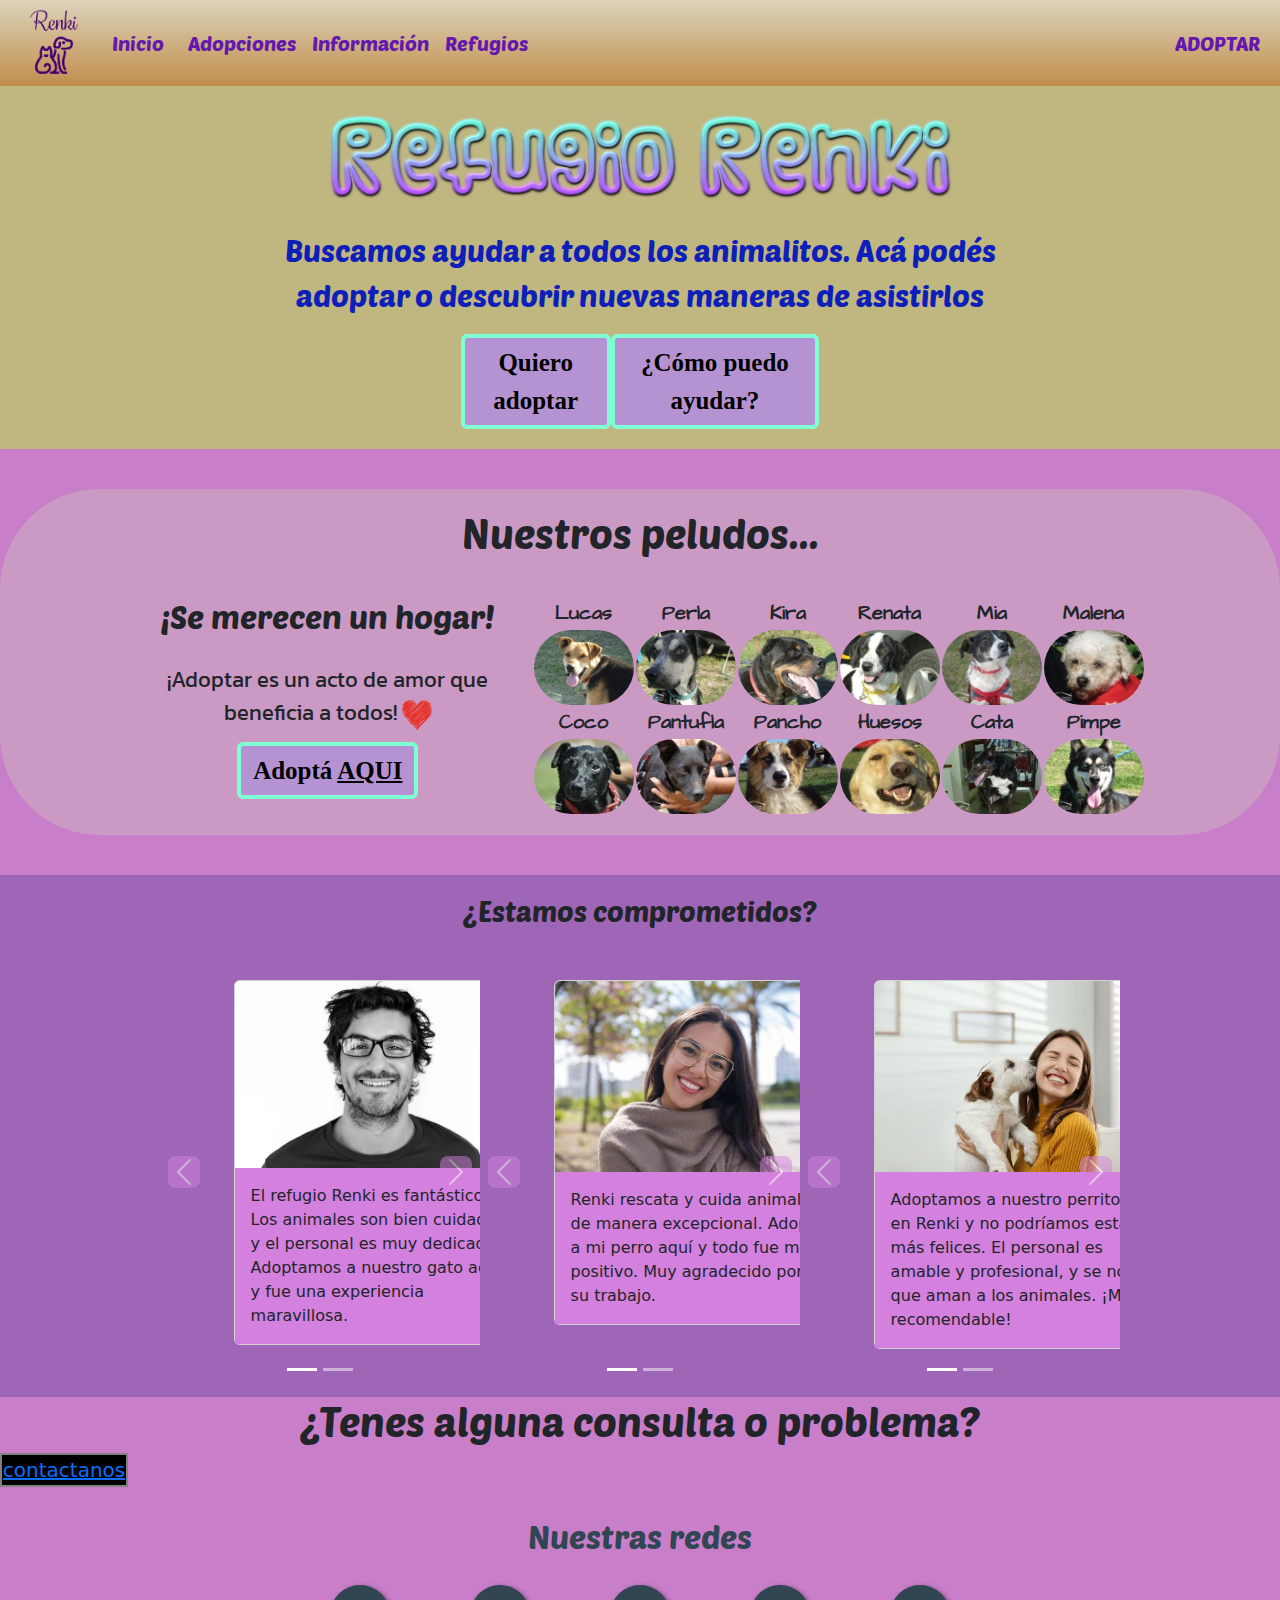
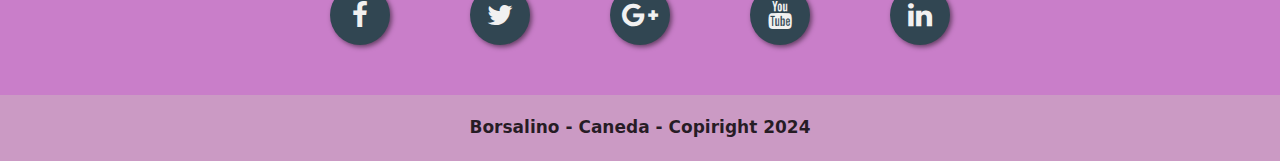
==== index.html @ 9ff80c3c "first commit" ====
<!DOCTYPE html>
<html lang="en">
<head>
    <meta charset="UTF-8">
    <meta http-equiv="X-UA-Compatible" content="IE=edge">
    <meta name="viewport" content="width=device-width, initial-scale=1.0">
    <title>Refugio Renki | Inicio</title>

    <link rel="preconnect" href="https://fonts.googleapis.com">
    <link rel="preconnect" href="https://fonts.gstatic.com" crossorigin>
    <link href="https://fonts.googleapis.com/css2?family=Kanit:ital,wght@0,100;0,200;0,300;0,400;0,500;0,600;0,700;0,800;0,900;1,100;1,200;1,300;1,400;1,500;1,600;1,700;1,800;1,900&family=Pacifico&family=Poetsen+One&display=swap" rel="stylesheet">
    <link rel="preconnect" href="https://fonts.gstatic.com" crossorigin>
    <link href="https://fonts.googleapis.com/css2?family=Architects+Daughter&family=Playfair+Display+SC:ital,wght@0,400;0,700;0,900;1,400;1,700;1,900&family=Playpen+Sans:wght@100..800&family=Playwrite+ES:wght@100..400&family=Playwrite+NG+Modern:wght@100..400&display=swap" rel="stylesheet">



    <link rel="stylesheet" href="https://stackpath.bootstrapcdn.com/font-awesome/4.7.0/css/font-awesome.min.css">
    <link rel="stylesheet" href="styles/estilos.css">

</head>

<body class = "bodystyle">

<nav class="navbarGeneral navbar navbar-expand-lg">
    <div class="container-fluid navbarPrimerDiv">
      <img src="images/logo.png" width="80px" height="70px" alt="logo" title="Renki">
      <a class="navbar-brand">Inicio</a>
      <button class="navbar-toggler" type="button" data-bs-toggle="collapse" data-bs-target="#navbarNavAltMarkup" aria-controls="navbarNavAltMarkup" aria-expanded="false" aria-label="Toggle navigation">
        <span class="navbar-toggler-icon"></span>

      </button>
      <div class="collapse navbar-collapse" id="navbarNavAltMarkup">
        <div class="navbar-nav navbarPrimerDiv">
          <a class="nav-link" aria-current="page" href="adopciones.html">Adopciones</a>
          <a class="nav-link" aria-current="page" href="informacion.html">Información</a>
          <a class="nav-link" aria-current="page" href="refugios.html">Refugios</a>
        </div>
      </div>
    </div>
    <div class="navbarSegundoDiv collapse navbar-collapse" id="navbarNavAltMarkup">
        <a class="nav-link" aria-current="page" href="login.html" target="_blank" >ADOPTAR</a>
    </div>
</nav>

<div id = "unaIntro">
  <div><img src="images/titulo.png" width="50%" height="30%"></div>
  <div><p class="descripcionIntro">Buscamos ayudar a todos los animalitos. Acá podés adoptar o descubrir nuevas maneras de asistirlos<p></div>
  <div class = "man">
    <div class="botonAdoptar">
     <a class="btn" href="adopciones.html">Quiero adoptar</a>
    </div>
    <div class="botonAdoptar">
    <a class="btn" href="informacion.html">¿Cómo puedo ayudar?</a>
    </div>
  </div>
</div>  


<section>
  <article class="nuestrosPeludos">

<h1>Nuestros peludos...</h1>


<div class="mitades">

<div class="mitad1">

    <h2 class="merecenHogar">¡Se merecen un hogar!</h2>

    <div class="textoAlbum">
        <span>¡Adoptar es un acto de amor que beneficia a todos!</span> <img src="images/corazon.png" width="30px" height="30px" alt="corazon" title="adopta">
    </div>

    <div class="botonAdoptar">
      <a class="btn" href="login.html" target="_blank">Adoptá <u>AQUI</u></a>
    </div>
        

</div>
<div class="mitad2">

    <div class="contenedor1">

        <table>
            <tr><td>Lucas</td></tr>
            <tr><td><img src="images/amigo1.jpg" width="100px" height="75px" alt="amigos" title="Lucas"></td></tr>
        </table>
        <table>
            <tr><td>Perla</td></tr>
            <tr><td><img src="images/amigo2.jpg" width="100px" height="75px" alt="amigos" title="Perla"></td></tr>
        </table>
        <table>
            <tr><td>Kira</td></tr>
            <tr><td><img src="images/amigo3.jpg" width="100px" height="75px" alt="amigos" title="Kira"></td></tr>
        </table>
        <table>
            <tr><td>Renata</td></tr>
            <tr><td><img src="images/amigo4.jpg" width="100px" height="75px" alt="amigos" title="Renata"></td></tr>
        </table>
        <table>
            <tr><td>Mia</td></tr>
            <tr><td><img src="images/amigo5.jpg" width="100px" height="75px" alt="amigos" title="Mia"></td></tr>
        </table>
        <table>
            <tr><td>Malena</td></tr>
            <tr><td><img src="images/amigo6.jpg" width="100px" height="75px" alt="amigos" title="Malena"></td></tr>
        </table>
    </div>

    <div class="contenedor1">

        <table>
            <tr><td>Coco</td></tr>
            <tr><td><img src="images/amigo7.jpg" width="100px" height="75px" alt="amigos" title="Coco"></td></tr>
        </table>
        <table>
            <tr><td>Pantufla</td></tr>
            <tr><td><img src="images/amigo8.jpg" width="100px" height="75px" alt="amigos" title="Pantufla"></td></tr>
        </table>
        <table>
            <tr><td>Pancho</td></tr>
            <tr><td><img src="images/amigo9.jpg" width="100px" height="75px" alt="amigos" title="Pancho"></td></tr>
        </table>
        <table>
            <tr><td>Huesos</td></tr>
            <tr><td><img src="images/amigo10.jpg" width="100px" height="75px" alt="amigos" title="Huesos"></td></tr>
        </table>
        <table>
            <tr><td>Cata</td></tr>
            <tr><td><img src="images/amigo11.jpg" width="100px" height="75px" alt="amigos" title="Cata"></td></tr>
        </table>
        <table>
            <tr><td>Pimpe</td></tr>
            <tr><td><img src="images/amigo12.jpg" width="100px" height="75px" alt="amigos" title="Pimpe"></td></tr>
        </table>
    </div>

</div>
</div>

</atricle>
</section>



<section>
    <article>

        <div class="opiniones"><h3>¿Estamos comprometidos?</h3></div>

        <div class="comentarios">
        <div id="carouselExampleIndicators" class="carousel slide comentarios1">
            <div class="carousel-indicators">
              <button type="button" data-bs-target="#carouselExampleIndicators" data-bs-slide-to="0" class="active" aria-current="true" aria-label="Slide 1"></button>
              <button type="button" data-bs-target="#carouselExampleIndicators" data-bs-slide-to="1" aria-label="Slide 2"></button>
            </div>
            <div class="carousel-inner carrouselCentrado">
              <div class="carousel-item active cartas">
                <div class="card" style="width: 18rem;">
                    <img src="images/persona1.jpg" class="card-img-top" alt="opiniones">
                    <div class="card-body">
                      <p class="card-text">El refugio Renki es fantástico. Los animales son bien cuidados y el personal es muy dedicado. Adoptamos a nuestro gato aquí y fue una experiencia maravillosa.</p>
                    </div>
                  </div>
              </div>
              <div class="carousel-item cartas">
                <div class="card" style="width: 18rem;">
                    <img src="images/persona2.jpg" class="card-img-top" alt="opiniones">
                    <div class="card-body">
                      <p class="card-text">Está limpio y bien mantenido. El personal nos ayudó a encontrar el perro perfecto para nuestra familia. Excelente lugar para adoptar.</p>
                    </div>
                  </div>
              </div>
            </div>
            <button class="carousel-control-prev" type="button" data-bs-target="#carouselExampleIndicators" data-bs-slide="prev">
              <span class="carousel-control-prev-icon rounded-3" aria-hidden="true"></span>
              <span class="visually-hidden">Previous</span>
              
            </button>
            <button class="carousel-control-next" type="button" data-bs-target="#carouselExampleIndicators" data-bs-slide="next">
              <span class="carousel-control-next-icon rounded-3" aria-hidden="true"></span>
              <span class="visually-hidden">Next</span>
            </button>
          </div>






          <div id="carouselExampleIndicators2" class="carousel slide comentarios2">
            <div class="carousel-indicators">
              <button type="button" data-bs-target="#carouselExampleIndicators2" data-bs-slide-to="0" class="active" aria-current="true" aria-label="Slide 1"></button>
              <button type="button" data-bs-target="#carouselExampleIndicators2" data-bs-slide-to="1" aria-label="Slide 2"></button>
              
            </div>
            <div class="carousel-inner">
              <div class="carousel-item active cartas">
                <div class="card" style="width: 18rem;">
                    <img src="images/persona3.jpg" class="card-img-top" alt="opiniones">
                    <div class="card-body">
                      <p class="card-text">Renki rescata y cuida animales de manera excepcional. Adopté a mi perro aquí y todo fue muy positivo. Muy agradecido por su trabajo.</p>
                    </div>
                  </div>
              </div>
              <div class="carousel-item cartas">
                <div class="card" style="width: 18rem;">
                    <img src="images/persona4.jpg" class="card-img-top" alt="opiniones">
                    <div class="card-body">
                      <p class="card-text">El refugio Renki es impresionante. El personal es atento y realmente se preocupa por los animales. Adoptamos a nuestra gata y estamos muy contentos.</p>
                    </div>
                  </div>
              </div>
            </div>
            <button class="carousel-control-prev" type="button" data-bs-target="#carouselExampleIndicators2" data-bs-slide="prev">
              <span class="carousel-control-prev-icon rounded-3" aria-hidden="true"></span>
              <span class="visually-hidden">Previous</span>
            </button>
            <button class="carousel-control-next" type="button" data-bs-target="#carouselExampleIndicators2" data-bs-slide="next">
              <span class="carousel-control-next-icon rounded-3" aria-hidden="true"></span>
              <span class="visually-hidden">Next</span>
            </button>
          </div>








          <div id="carouselExampleIndicators3" class="carousel slide comentarios3">
            <div class="carousel-indicators">
              <button type="button" data-bs-target="#carouselExampleIndicators3" data-bs-slide-to="0" class="active" aria-current="true" aria-label="Slide 1"></button>
              <button type="button" data-bs-target="#carouselExampleIndicators3" data-bs-slide-to="1" aria-label="Slide 2"></button>
              
            </div>
            <div class="carousel-inner">
              <div class="carousel-item active cartas">
                <div class="card" style="width: 18rem;">
                    <img src="images/persona5.jpg" class="card-img-top" alt="opiniones">
                    <div class="card-body">
                      <p class="card-text">Adoptamos a nuestro perrito en Renki y no podríamos estar más felices. El personal es amable y profesional, y se nota que aman a los animales. ¡Muy recomendable!</p>
                    </div>
                  </div>
              </div>
              <div class="carousel-item cartas">
                <div class="card" style="width: 18rem;">
                    <img src="images/persona6.jpg" class="card-img-top" alt="opiniones">
                    <div class="card-body">
                      <p class="card-text">Adopté a mi gato en el refugio Renki y fue una experiencia increíble. El personal es muy atento y los animales están bien cuidados. Definitivamente los recomendaría.</p>
                    </div>
                  </div>
              </div>
            </div>
            <button class="carousel-control-prev" type="button" data-bs-target="#carouselExampleIndicators3" data-bs-slide="prev">
              <span class="carousel-control-prev-icon rounded-3" aria-hidden="true"></span>
              <span class="visually-hidden">Previous</span>
            </button>
            <button class="carousel-control-next" type="button" data-bs-target="#carouselExampleIndicators3" data-bs-slide="next">
              <span class="carousel-control-next-icon rounded-3" aria-hidden="true"></span>
              <span class="visually-hidden">Next</span>
            </button>
          </div>
        </div>

    </article>
</section>

<section>
  <h1>¿Tenes alguna consulta o problema?</h1>
  <div class="botonContacto">
    <a class="btnC" href="Contacto.html"> contactanos</a>
  </div>
</section>

<section class="redesSociales">
  <article>

    <h2 class="textoNuestrasRedes">Nuestras redes</h2>
      <div class="buttons">
      <a href="#" class="fa fa-facebook"></a>
      <a href="#" class="fa fa-twitter"></a>
      <a href="#" class="fa fa-google-plus"></a>
      <a href="#" class="fa fa-youtube"></a>
      <a href="#" class="fa fa-linkedin"></a>

      </div>
  </article>
</section>


    <footer class="footer">
        <span><strong>Borsalino - Caneda - Copiright 2024</strong></span>
    </footer>
    
</body>

<link href="https://cdn.jsdelivr.net/npm/bootstrap@5.3.3/dist/css/bootstrap.min.css" rel="stylesheet" integrity="sha384-QWTKZyjpPEjISv5WaRU9OFeRpok6YctnYmDr5pNlyT2bRjXh0JMhjY6hW+ALEwIH" crossorigin="anonymous">
<script src="https://cdn.jsdelivr.net/npm/bootstrap@5.3.3/dist/js/bootstrap.bundle.min.js" integrity="sha384-YvpcrYf0tY3lHB60NNkmXc5s9fDVZLESaAA55NDzOxhy9GkcIdslK1eN7N6jIeHz" crossorigin="anonymous"></script>

</html>
---- styles/estilos.css ----
/* INDEX */


body{
    margin: 0;
}

.bodystyle {
    background-color: rgb(201, 126, 201);
}

.navbarGeneral {
    width: 100%;
    padding: 10px;
    display: flex;
    justify-content: space-between;
    margin-left: 20pxpx; /* No se por que tiene que ser asi, pero si lo toco, explota*/
    margin-right: 0px;
    background-image: linear-gradient(to bottom, #dcd3ba, #c18e4c);
    font-family: "Poetsen One", sans-serif;
    font-weight: 400;
    font-style: normal;
    font-size: 20px;
    padding-right: 20px;
}

.navbarPrimerDiv img{
    margin-right: 20px;
}

.navbarPrimerDiv a{
    color:rgb(101, 25, 172);
    transition: transform 0.3s ease;
}

.navbarPrimerDiv a:hover{
    color: rgb(68, 150, 150);
    cursor: pointer;
    transition: all 0.4s ease-in-out;
    transform: scale(1.1);
}



.navbarSegundoDiv{
    margin-right: 20px;
}

.navbarSegundoDiv a{
    color:rgb(101, 25, 172);
    transition: transform 0.3s ease;
    animation: animacion1;
    animation-duration: 1s;
    animation-iteration-count: infinite;
}

.navbarSegundoDiv a:hover{
    color: rgb(68, 150, 150);
    cursor: pointer;
    transition: all 0.4s ease-in-out;
    transform: scale(1.1);
}


@keyframes animacion3 {
    from {
        color: rgb(157, 117, 191); }
    to {
        color: rgb(63, 36, 104); } }

@keyframes animacion2 {
    from {
      background-color: rgb(181, 147, 210); }
    to {
       background-color: rgb(148, 97, 193); } }
  
@keyframes animacion1 {
    0% {
      transform: scale(1); }
    50% {
      transform: scale(1.1); }
    100% {
      transform: scale(1); } }

 @keyframes animacion4 {
        from {
            color: rgb(0, 0, 0); }
        to {
            color: #314652; } }
      


#unaIntro {
    padding-top: 20px;
    padding-bottom: 20px;
    background-color: rgba(189, 206, 96, 0.705);
    text-align: center;
}
 
.descripcionIntro{
    font-size: 30px;
    font-family: "Poetsen One", sans-serif;
    color:rgb(14, 31, 185);
    padding-left: 18%;
    padding-right: 18%;
    margin-top: 20px;
}


.man {
    display: flex;
    justify-content: space-between;
    padding: 0 36% 0 36%;
}

.botonAdoptar a{
    background-color:rgb(181, 147, 210);
    font-size: 25px;
    font-weight: bold;
    color: black;
    font-family:Cambria, Cochin, Georgia, Times, 'Times New Roman', serif;
    border: 4px solid aquamarine;
    animation-name: animacion2;
    animation-duration: 0.6s;
    animation-iteration-count: infinite;
    animation-direction: alternate-reverse;
}

.botonAdoptar a:hover{
    background-color:rgb(148, 97, 193);
    border: 4px dashed aquamarine;
}


.botonContacto {
    text-align: center;
    font-size: 20px;
    display: flex;
    justify-content: center;
    background-color: black;
    border: 2px double grey;
    width: 10%;
}



h1{
    text-align: center;
    color:rgb(153, 107, 196);
    font-family: "Poetsen One", sans-serif;
    font-weight: 400;
    font-style: normal;
    font-size: 40px;

}

h2{
    text-align: center;
    color:rgb(153, 107, 196);
    font-family: "Poetsen One", sans-serif;
    font-weight: 400;
    font-style: normal;
    font-size: 40px;

}

.botonAdoptar{
    font-size: 50px;
    text-align: center;
    margin-top: 0px;
}

.botonAdoptar button{
    background-color: rgb(174, 115, 229);
    font-family:Impact, Haettenschweiler, 'Arial Narrow Bold', sans-serif;
}

.botonAdoptar button:hover{
    background-color: rgb(130, 49, 205);
}


.nuestrosPeludos{
    margin-top: 40px;
    background-color: rgba(207, 188, 190, 0.452);
    border-radius: 100px;
}

.merecenHogar{
    padding-bottom: 20px;
}

.nuestrosPeludos h1{
    padding-top: 20px;
    align-items: center;
}

.textoAlbum{
    text-align: center;
    font-family: "Kanit", sans-serif;
    font-size: 22px;
}


.mitades {
    width: 80%;
    margin: auto;
    display: flex;
    margin-top: 20px;
    margin-bottom: 40px;
    padding-top: 20px;
    padding-bottom: 20px;
}


.mitad1{
    width: 40%;
    padding-left: 20px;
}

.mitad2{
    margin-right: 30px;
    width: 60%;
}



.contenedor1 {
    display: flex;
    justify-content: space-between;
    padding-left: 25px;
}

.contenedor1 td{
    text-align: center;
    font-family: "Architects Daughter", cursive;
    font-weight: 800;
    font-style: normal;
    font-size: 20px;
}

.contenedor1 img{
    border-radius: 90px;
    transition: transform 0.3s ease;
}

.contenedor1 img:hover {
    transform: scale(1.1);
}


.contenedor2 {
    margin-bottom: 30px;
    display: flex;
    justify-content: center;
    text-align: center;
    background-color: rgba(216, 107, 19, 0.541);
}

.contenedor2 div{
    margin-bottom: 15px;
    
}

.contenedor2 form{
    padding: 20px;
}


h3{
    text-align: center;
    color:rgb(153, 107, 196);
    font-family: "Poetsen One", sans-serif;
    font-weight: 400;
    font-style: normal;
    font-size: 40px;
    margin: 0;
}

.redesSociales{
display: flex;
justify-content: center;
align-items: center;
margin-bottom: 50px;
margin-top: 30px;
}

.buttons {
    min-width: 700px;
    display: flex;
    justify-content: space-around;
    margin-top: 30px;
  }
  
  .buttons a {
    text-decoration: none;
    font-size: 28px;
    width: 60px;
    height: 60px;
    line-height: 60px;
    text-align: center;
    background: #314652;
    color: #f1f1f1;
    border-radius: 50%;
    box-shadow: 2px 2px 5px rgba(0, 0, 0, .5);
    transition: all .4s ease-in-out;
  }
  
  .buttons a:hover {
    transform: scale(1.2);
  }

  .textoNuestrasRedes{
    color: #314652;
  }







.opiniones{
    padding-top: 20px;
    padding-bottom: 10px;
    background-color: rgba(17, 17, 121, 0.226);
}

.comentarios {
    display: flex;
    justify-content: center;
    background-color: rgba(17, 17, 121, 0.226);
}



.comentarios1{
    padding-left: 40px;
    width: 25%;
    display: flex;
    justify-content: center;
}

.comentarios2{
    padding-left: 40px;
    width: 25%;
}

.comentarios3{
    padding-left: 40px;
    width: 25%;
}

.cartas{
    padding: 12%;
    height: 450px;
}

.carousel-control-prev span,
.carousel-control-next span{
    background-color: rgb(211, 128, 223);
}

.card-body{
    background-color: rgb(211, 128, 223);
}



.footer {
    text-align: center;
    padding-bottom: 20px;
    padding-top: 20px;
    font-size: 17px;
    color: rgba(0, 0, 0, 0.811);
    background-color: rgba(207, 188, 190, 0.452);
}



@media (max-width: 1100px){
    .navbarSegundoDiv a{
        color:rgb(101, 25, 172);
        transition: none;
        animation: none;
    }

    .navbarPrimerDiv a:hover{
        transition: none;
        transform: none;
    }


    .navbarSegundoDiv a:hover{
        transition: none;
        transform: none;
    }

    .navbarSegundoDiv{
        margin-left: 13px;
    }
}


@media (max-width: 700px){

}












/* ------------------------------------------------------------------------------------------------------ */
/* ------------------------------------------------------------------------------------------------------ */
/* ------------------------------------------------------------------------------------------------------ */
/* ------------------------------------------------------------------------------------------------------ */
/* ------------------------------------------------------------------------------------------------------ */
/* ------------------------------------------------------------------------------------------------------ */
/* ------------------------------------------------------------------------------------------------------ */
/* ------------------------------------------------------------------------------------------------------ */


/* LOGIN */



#bodyLogin{
    width: 100%;
    height: 1080px;
    background-image: url("../images/fondoRefugios2.jpg");
    background-image: fixed;
    background-size: cover;

}

.seccionLogin{
    padding-top: 150px;
}

.login-form {
    width: 500px;
    padding: 25px;
    background-image: linear-gradient(to bottom, #dcd3ba, #c18e4c);
    border-radius: 30px;
    box-shadow: 0px 0px 10px 0px rgba(0,0,0,0.1);
    font-family: "Kanit", sans-serif;
  }

  .btn-center{
    text-align: center;
  }

  .btn-center button{
    width: 100px;
    font-family: "Kanit", sans-serif;
  }

  .marginFormulario{ 
    margin-bottom: 15px;
  }
  
  .marginFormulario label{
    margin-bottom: 5px;
  }

  .bgvioleta{
    margin-bottom: 0;
  }

  .bgvioleta button{
    background-image: linear-gradient(to bottom, #b694bfd1, #4a2d55d1);
  }

  .bgvioleta a{
    color: #314652;
  }

  .marginFormulario button{
    margin-top: 10px;
  }


  @media (max-width: 700px){
    .login-form {
        width: 450px;
    }
  }



/* ------------------------------------------------------------------------------------------------------ */
/* ------------------------------------------------------------------------------------------------------ */
/* ------------------------------------------------------------------------------------------------------ */
/* ------------------------------------------------------------------------------------------------------ */
/* ------------------------------------------------------------------------------------------------------ */
/* ------------------------------------------------------------------------------------------------------ */
/* ------------------------------------------------------------------------------------------------------ */
/* ------------------------------------------------------------------------------------------------------ */


/* INFORMACION */



#tituloInformacion {
   text-align: center;
   font-size: 60px;
   padding-top: 20px;
   padding-bottom: 30px;
}


.subTits {
    font-size: 23px;
    text-align: center;
    margin-left: 26%;
    margin-right: 26%;
    margin-bottom: 50px;
    font-family: "Kanit", sans-serif;
}

.subTits p{
    border-radius: 10px;
    background-color: rgba(236, 76, 76, 0.561);
    padding: 15px;
}


.bodyInformacion{
    background-color: rgba(207, 188, 190, 0.332);
}

.unirManoTexto{
    display: flex;
    justify-content: space-between;
}

.unirManoTexto p {
    padding-top: 10px;
    padding-left: 20px;
}

.unirManoTexto img{
    padding-right: 10px;
}


.lefties {
    margin-left: 15%;
}


.lefties h3 {
    text-align: center;
}


.righties {
    margin-left: 55%;
    padding-right: 10%;
}


.righties h3 {
    text-align: center;
}


.Difus{
    padding-top: 60px;
    padding-left: 27%;
    padding-right: 27%;
    text-align: center;
    margin-bottom: 30px;
}

.items {
    width: 30%;
    padding: 1% 2% 2% 1%;
    background-image: linear-gradient(to bottom, #d6baded1, #6a4777d1);
    border-radius: 15px;
    border: dotted;
    border-color: red;
    font-family: "Kanit", sans-serif;
    font-size: 18px;
}

.Cuadro {
    border: 2px;
    border-style: dashed;
    background-color: rgba(236, 76, 76, 0.561);
    padding-bottom: 15px;
    border-radius: 10px;
}

.Cuadro h3{
    padding-top: 5px;
    padding-right: 15px;
    padding-left: 15px;
}

.megafonos{
    display: flex;
    justify-content: center;
    padding-top: 15px;
    padding-bottom: 10px;
}

.ContenedorMascota {
    display: flex;
    margin-left: 4%;
    margin-right: 20%;
    padding-left: 5px;
    padding-right: 5px ;
}

#PrimeraParte{
    width : 445px;
    height: 300px;
}

#SegundaParte {
    background-color: white;
}




/* ------------------------------------------------------------------------------------------------------ */
/* ------------------------------------------------------------------------------------------------------ */
/* ------------------------------------------------------------------------------------------------------ */
/* ------------------------------------------------------------------------------------------------------ */
/* ------------------------------------------------------------------------------------------------------ */
/* ------------------------------------------------------------------------------------------------------ */
/* ------------------------------------------------------------------------------------------------------ */
/* ------------------------------------------------------------------------------------------------------ */



/* ADOPCIONES */



#bodyAdopciones{
    margin: 0;
    padding: 0;
}

.seccionAdopciones{
    background-image: url("../images/logo.png");
    background-repeat: no-repeat;
    background-position: 50% 57%;
    background-size: 30vw 22vw;
    background-color: rgba(207, 188, 190, 0.452);
    padding-bottom: 0.4%;
}

.seccionAdopciones .card{
    border-radius: 20px;
}

#Estilo{
    margin-bottom: 30px;
    padding-top: 20px;
    font-family: "Architects Daughter", cursive;
    font-weight: 600;
    font-style: normal;
    font-size: 50px;
    animation-name: animacion4;
    animation-duration: 0.8s;
    animation-iteration-count: infinite;
    animation-direction: alternate-reverse;
}

.primeraFila{
    margin-top: 20px;
    margin-bottom: 20px;
    display: flex;
    justify-content: space-evenly;
}

.segundaFila{
    margin-top: 20px;
    margin-bottom: 20px;
    display: flex;
    flex-wrap: wrap;
    justify-content:space-around;
}


.segundaFilaUno{
    margin-right: 45%;
}

.primeraFila .card-body{
    background-image: linear-gradient(to bottom, #d6baded1, #6a4777d1);
    font-family: "Kanit", sans-serif;
}

.segundaFila .card-body{
    background-image: linear-gradient(to bottom, #d6baded1, #6a4777d1);
    font-family: "Kanit", sans-serif;
}



/* ------------------------------------------------------------------------------------------------------ */
/* ------------------------------------------------------------------------------------------------------ */
/* ------------------------------------------------------------------------------------------------------ */
/* ------------------------------------------------------------------------------------------------------ */
/* ------------------------------------------------------------------------------------------------------ */
/* ------------------------------------------------------------------------------------------------------ */
/* ------------------------------------------------------------------------------------------------------ */
/* ------------------------------------------------------------------------------------------------------ */



/* REFUGIOS */


.tituloRefugios{
    animation-name: animacion3;
    animation-duration: 1s;
    animation-iteration-count: infinite;
    animation-direction: alternate-reverse;
    padding-top: 30px;
    padding-bottom: 30px;
}

.EtiquetaRefu {
    background-color: rgba(214, 216, 104, 0.644);
    display: flex;
    flex-wrap: wrap;
    justify-content: center;
    align-items: center;
    margin: 20px 10% 20px 10%;
    border-radius: 20px;
    padding-top: 30px;
    padding-bottom: 30px;
}

.EtiquetaRefu h2 {
    font-family: "Playwrite ES", cursive;
    font-optical-sizing: auto;
    font-weight: 400;
    font-style: normal;
    font-size: 50px;
    text-align: start;
}

.RefuImg {
    width: 450px;
    padding-left: 3%;
}

.RefuImg img{
    border-radius: 30px;
    width: 80%;
    height: 80%;
}

.imagenEspecialRefugio img{
    max-height: 20%;
}

.EtiquetaRefu div {
    font-family: "Playfair Display", serif;
    font-optical-sizing: auto;
    font-weight: 500;
    font-style: italic;
    font-size: 25px;
    
    

}
.RefuDescrip {
    width: 70%;
    display: flex;
    flex-wrap: wrap;
    justify-content: space-around;
}

.RefuDescrip2 {
    padding-right: 5%;
    padding-top: 20px;
    text-align: justify;
}

.RefuDescrip h2 {
    padding-bottom: 20px;
}

.RefuDescrip div {
    font-family: "Architects Daughter", cursive;
    font-weight: 400;
    font-style: normal;
}

.maps {
    padding-right: 10%;
}

.maps iframe{
    width: 120%;
    height: 110%;
    padding-top: 20px;
}


@media (max-width: 1100px){
    .RefuImg {
        width: 350px;
        padding: 0;
        text-align: center;
        margin-bottom: 30px;
    }
    .RefuDescrip {
        text-align: center;
    }

    .RefuDescrip2{
        padding: 0;
    }

    .maps {
        padding-right: 0;
    }

    .maps iframe{
        width: 110%;
        height: 100%;
    }

    .RefuDescrip h2 {
        font-size: 40px;
        text-align: center;
    }

    .RefuDescrip div {
        font-size: 25px;
    }
}


@media (max-width: 700px){
    .RefuImg {
        width: 300px;
        
    }

    .maps iframe{
        width: 100%;
        height: 90%;
    }

    .RefuDescrip h2 {
        font-size: 30px;
    }
    .RefuDescrip div {
        font-size: 20px;
    }
}
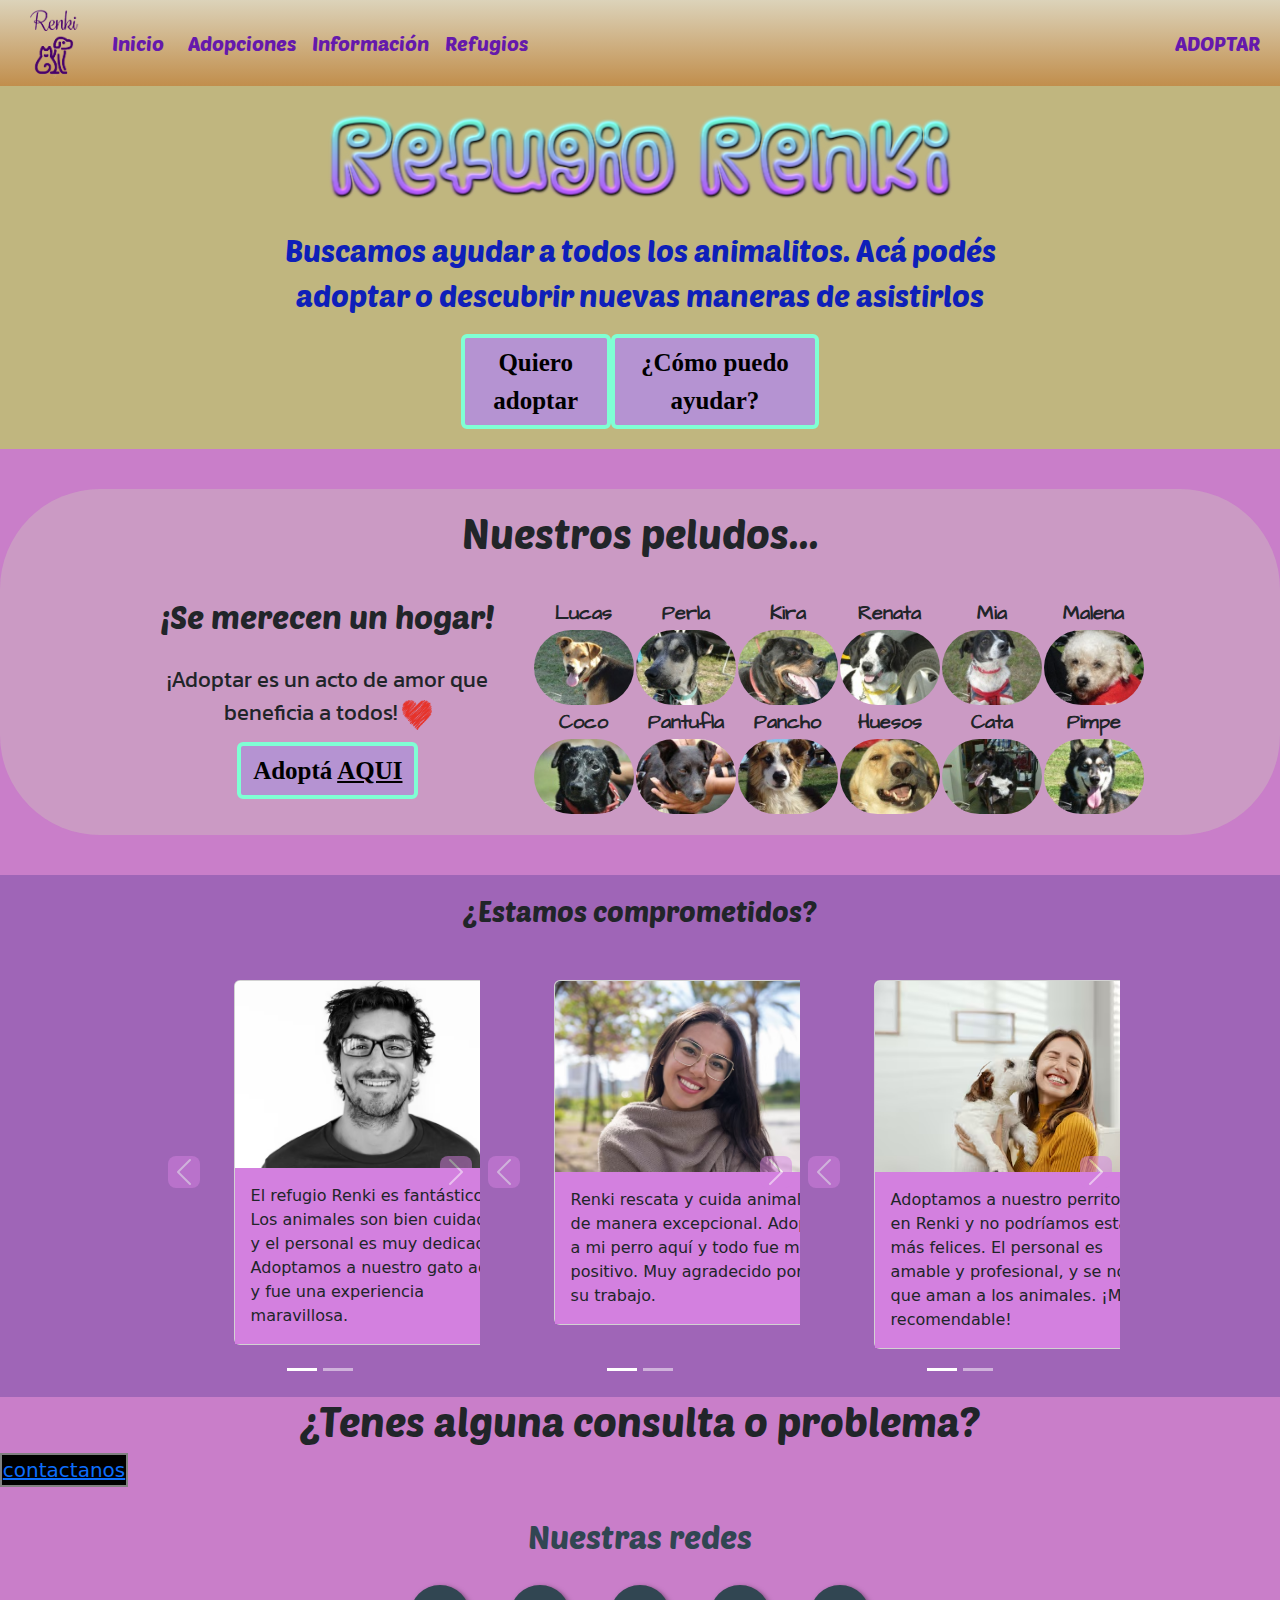
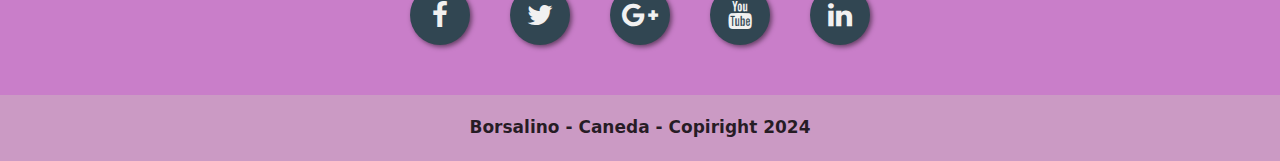
==== commit e8368134: "Informacion, Refugios y Login full responsive" ====
--- a/index.html
+++ b/index.html
@@ -279,12 +279,12 @@
   <article>
 
     <h2 class="textoNuestrasRedes">Nuestras redes</h2>
-      <div class="buttons">
-      <a href="#" class="fa fa-facebook"></a>
-      <a href="#" class="fa fa-twitter"></a>
-      <a href="#" class="fa fa-google-plus"></a>
-      <a href="#" class="fa fa-youtube"></a>
-      <a href="#" class="fa fa-linkedin"></a>
+      <div class="buttonsRedes">
+      <a href="#" class="fa fa-facebook margenAmpliadoDerecho"></a>
+      <a href="#" class="fa fa-twitter margenAmpliadoDerecho"></a>
+      <a href="#" class="fa fa-google-plus margenAmpliadoDerecho"></a>
+      <a href="#" class="fa fa-youtube margenAmpliadoDerecho"></a>
+      <a href="#" class="fa fa-linkedin margenAmpliadoIzquierdo"></a>
 
       </div>
   </article>
--- a/styles/estilos.css
+++ b/styles/estilos.css
@@ -278,21 +278,22 @@
 }
 
 .redesSociales{
-display: flex;
-justify-content: center;
-align-items: center;
-margin-bottom: 50px;
-margin-top: 30px;
-}
-
-.buttons {
-    min-width: 700px;
+    display: flex;
+    justify-content: center;
+    align-items: center;
+    margin-bottom: 50px;
+    margin-top: 30px;
+}
+
+.buttonsRedes {
+    min-width: 500px;
     display: flex;
     justify-content: space-around;
+    flex-wrap: wrap;
     margin-top: 30px;
   }
   
-  .buttons a {
+  .buttonsRedes a {
     text-decoration: none;
     font-size: 28px;
     width: 60px;
@@ -306,7 +307,7 @@
     transition: all .4s ease-in-out;
   }
   
-  .buttons a:hover {
+  .buttonsRedes a:hover {
     transform: scale(1.2);
   }
 
@@ -399,11 +400,35 @@
     .navbarSegundoDiv{
         margin-left: 13px;
     }
+
+    .buttonsRedes {
+        min-width: 0px;
+        margin-top: 30px;
+      }
+
+      .buttonsRedes a {
+        font-size: 28px;
+      }
 }
 
 
 @media (max-width: 700px){
-
+    .buttons {
+        min-width: 0;
+        margin-top: 20px;
+      }
+      .buttonsRedes a {
+        font-size: 28px;
+      }
+      .buttonsRedes{
+        justify-content: center;
+      }
+      .margenAmpliadoDerecho{
+        margin-right: 10px;
+      }
+      .margenAmpliadoIzquierdo{
+        margin-left: 10px;
+      }
 }
 
 
@@ -507,7 +532,10 @@
 
 /* INFORMACION */
 
-
+#bodyInformation{
+    margin: 0;
+    padding: 0;
+}
 
 #tituloInformacion {
    text-align: center;
@@ -630,6 +658,77 @@
     background-color: white;
 }
 
+
+
+
+@media (max-width: 1100px){
+    #tituloInformacion {
+        font-size: 45px;
+        padding-top: 20px;
+        padding-bottom: 20px;
+     }
+
+     .subTits {
+        font-size: 21px;
+    }
+
+    .unirManoTexto img{
+        width: 0;
+        height: 0;
+        padding: 0;
+        margin: 0;
+    }
+    .unirManoTexto p {
+        padding-left: 0;
+    }
+
+    .items p{
+        font-size: 17px;
+        text-align: center;
+    }
+    .items h3{
+        font-size: 30px;
+        padding: 0;
+        margin: 0;
+    }
+
+    .lefties {
+        min-width: 300px;
+    } 
+    .righties {
+        min-width: 300px;
+    }
+}
+
+
+@media (max-width: 700px){
+    #tituloInformacion {
+        font-size: 35px;
+        padding-top: 20px;
+        padding-bottom: 20px;
+     }
+     .subTits {
+        font-size: 18px;
+    }
+    .items p{
+        font-size: 16px;
+        text-align: center;
+    }
+    .items h3{
+        font-size: 25px;
+    }
+
+    .lefties {
+        margin-left: 8%;
+        min-width: 250px;
+    } 
+    .righties {
+        min-width: 250px;
+        margin-left: 45%;
+        padding-right: 0;
+    }
+    
+}
 
 
 
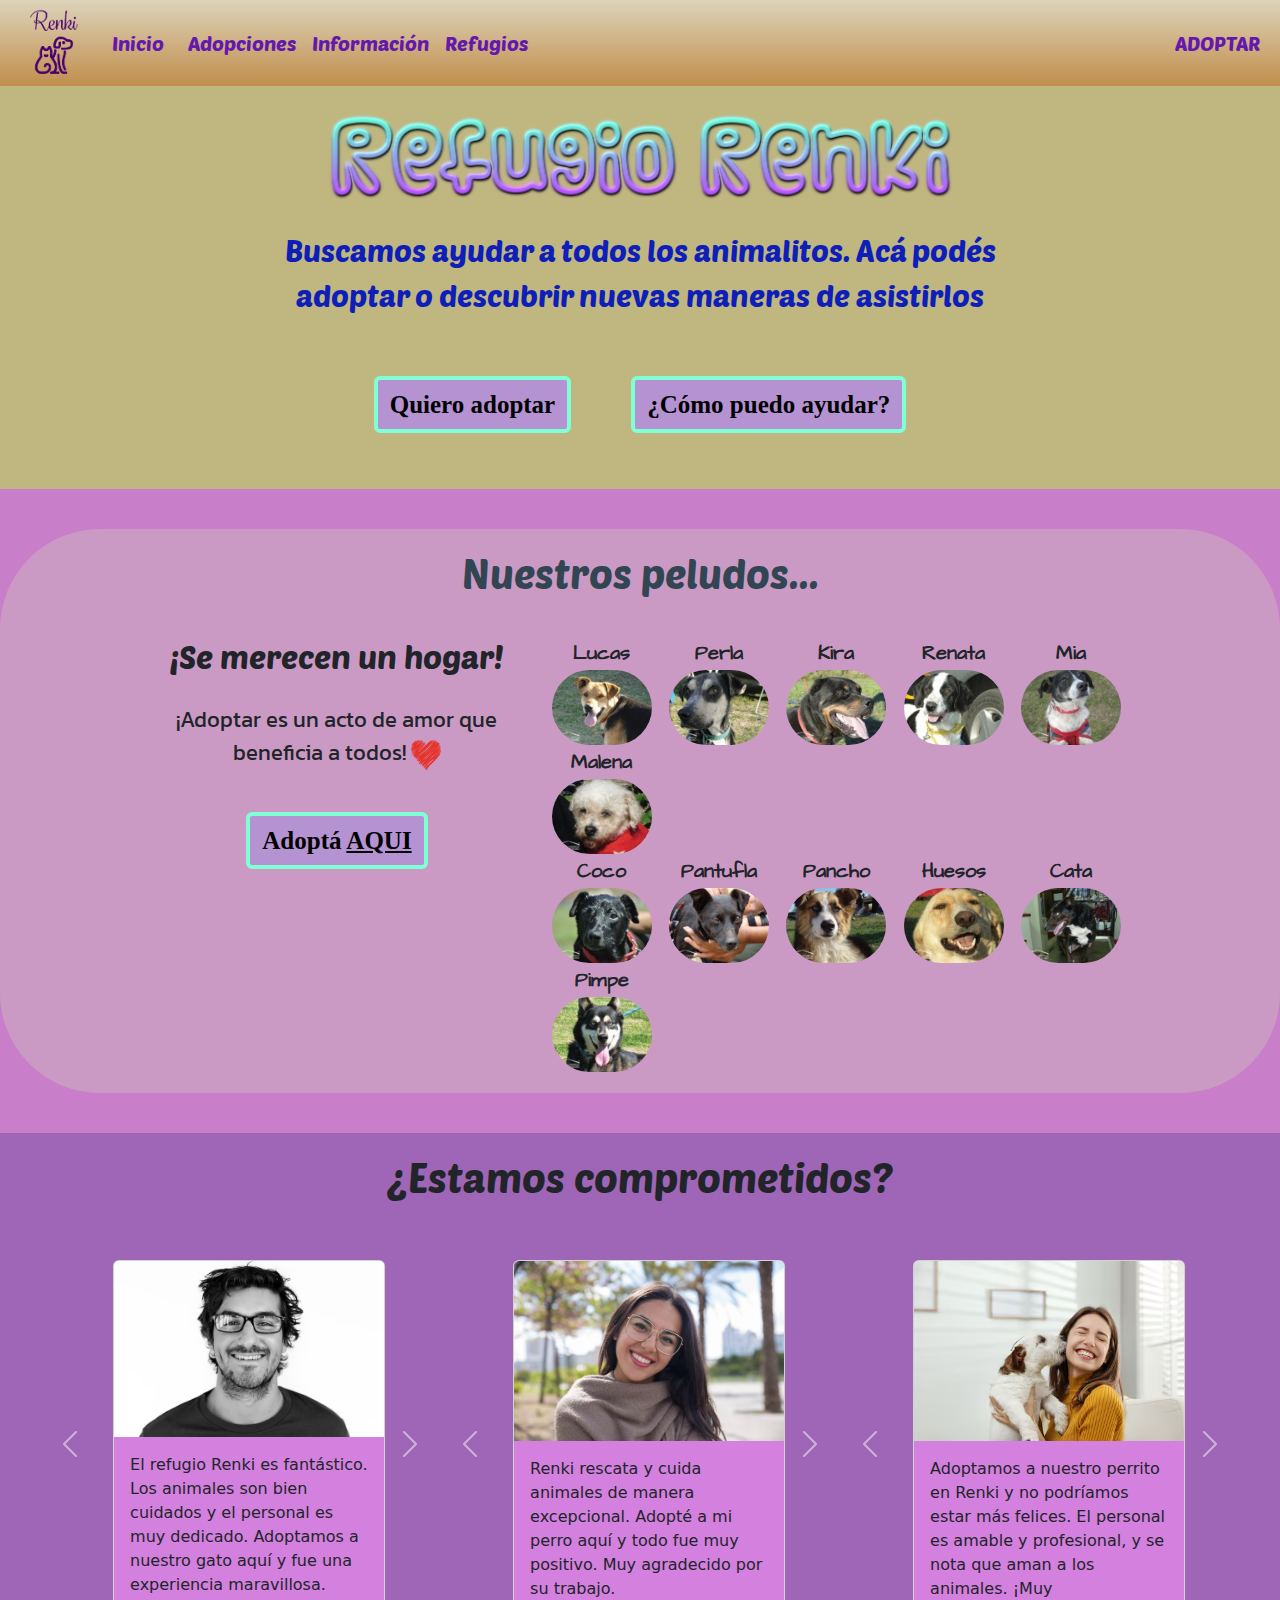
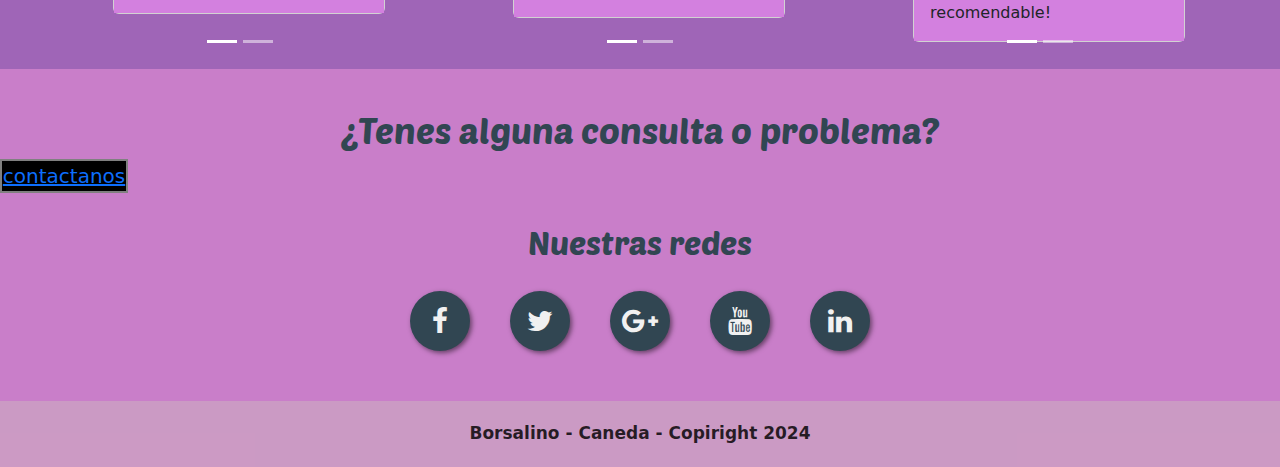
==== commit 96182be1: "Index responsive, falta corregir el boton de contactos y modificar estilos generales" ====
--- a/index.html
+++ b/index.html
@@ -43,7 +43,7 @@
 </nav>
 
 <div id = "unaIntro">
-  <div><img src="images/titulo.png" width="50%" height="30%"></div>
+  <div class="imagenTitulo"><img src="images/titulo.png"></div>
   <div><p class="descripcionIntro">Buscamos ayudar a todos los animalitos. Acá podés adoptar o descubrir nuevas maneras de asistirlos<p></div>
   <div class = "man">
     <div class="botonAdoptar">
@@ -59,6 +59,7 @@
 <section>
   <article class="nuestrosPeludos">
 
+
 <h1>Nuestros peludos...</h1>
 
 
@@ -84,27 +85,27 @@
 
         <table>
             <tr><td>Lucas</td></tr>
-            <tr><td><img src="images/amigo1.jpg" width="100px" height="75px" alt="amigos" title="Lucas"></td></tr>
+            <tr><td><img src="images/amigo1.jpg" alt="amigos" title="Lucas"></td></tr>
         </table>
         <table>
             <tr><td>Perla</td></tr>
-            <tr><td><img src="images/amigo2.jpg" width="100px" height="75px" alt="amigos" title="Perla"></td></tr>
+            <tr><td><img src="images/amigo2.jpg" alt="amigos" title="Perla"></td></tr>
         </table>
         <table>
             <tr><td>Kira</td></tr>
-            <tr><td><img src="images/amigo3.jpg" width="100px" height="75px" alt="amigos" title="Kira"></td></tr>
+            <tr><td><img src="images/amigo3.jpg" alt="amigos" title="Kira"></td></tr>
         </table>
         <table>
             <tr><td>Renata</td></tr>
-            <tr><td><img src="images/amigo4.jpg" width="100px" height="75px" alt="amigos" title="Renata"></td></tr>
+            <tr><td><img src="images/amigo4.jpg" alt="amigos" title="Renata"></td></tr>
         </table>
         <table>
             <tr><td>Mia</td></tr>
-            <tr><td><img src="images/amigo5.jpg" width="100px" height="75px" alt="amigos" title="Mia"></td></tr>
+            <tr><td><img src="images/amigo5.jpg" alt="amigos" title="Mia"></td></tr>
         </table>
         <table>
             <tr><td>Malena</td></tr>
-            <tr><td><img src="images/amigo6.jpg" width="100px" height="75px" alt="amigos" title="Malena"></td></tr>
+            <tr><td><img src="images/amigo6.jpg" alt="amigos" title="Malena"></td></tr>
         </table>
     </div>
 
@@ -112,27 +113,27 @@
 
         <table>
             <tr><td>Coco</td></tr>
-            <tr><td><img src="images/amigo7.jpg" width="100px" height="75px" alt="amigos" title="Coco"></td></tr>
+            <tr><td><img src="images/amigo7.jpg" alt="amigos" title="Coco"></td></tr>
         </table>
         <table>
             <tr><td>Pantufla</td></tr>
-            <tr><td><img src="images/amigo8.jpg" width="100px" height="75px" alt="amigos" title="Pantufla"></td></tr>
+            <tr><td><img src="images/amigo8.jpg" alt="amigos" title="Pantufla"></td></tr>
         </table>
         <table>
             <tr><td>Pancho</td></tr>
-            <tr><td><img src="images/amigo9.jpg" width="100px" height="75px" alt="amigos" title="Pancho"></td></tr>
+            <tr><td><img src="images/amigo9.jpg" alt="amigos" title="Pancho"></td></tr>
         </table>
         <table>
             <tr><td>Huesos</td></tr>
-            <tr><td><img src="images/amigo10.jpg" width="100px" height="75px" alt="amigos" title="Huesos"></td></tr>
+            <tr><td><img src="images/amigo10.jpg" alt="amigos" title="Huesos"></td></tr>
         </table>
         <table>
             <tr><td>Cata</td></tr>
-            <tr><td><img src="images/amigo11.jpg" width="100px" height="75px" alt="amigos" title="Cata"></td></tr>
+            <tr><td><img src="images/amigo11.jpg" alt="amigos" title="Cata"></td></tr>
         </table>
         <table>
             <tr><td>Pimpe</td></tr>
-            <tr><td><img src="images/amigo12.jpg" width="100px" height="75px" alt="amigos" title="Pimpe"></td></tr>
+            <tr><td><img src="images/amigo12.jpg" alt="amigos" title="Pimpe"></td></tr>
         </table>
     </div>
 
@@ -157,7 +158,7 @@
             </div>
             <div class="carousel-inner carrouselCentrado">
               <div class="carousel-item active cartas">
-                <div class="card" style="width: 18rem;">
+                <div class="card">
                     <img src="images/persona1.jpg" class="card-img-top" alt="opiniones">
                     <div class="card-body">
                       <p class="card-text">El refugio Renki es fantástico. Los animales son bien cuidados y el personal es muy dedicado. Adoptamos a nuestro gato aquí y fue una experiencia maravillosa.</p>
@@ -165,7 +166,7 @@
                   </div>
               </div>
               <div class="carousel-item cartas">
-                <div class="card" style="width: 18rem;">
+                <div class="card">
                     <img src="images/persona2.jpg" class="card-img-top" alt="opiniones">
                     <div class="card-body">
                       <p class="card-text">Está limpio y bien mantenido. El personal nos ayudó a encontrar el perro perfecto para nuestra familia. Excelente lugar para adoptar.</p>
@@ -197,7 +198,7 @@
             </div>
             <div class="carousel-inner">
               <div class="carousel-item active cartas">
-                <div class="card" style="width: 18rem;">
+                <div class="card">
                     <img src="images/persona3.jpg" class="card-img-top" alt="opiniones">
                     <div class="card-body">
                       <p class="card-text">Renki rescata y cuida animales de manera excepcional. Adopté a mi perro aquí y todo fue muy positivo. Muy agradecido por su trabajo.</p>
@@ -205,7 +206,7 @@
                   </div>
               </div>
               <div class="carousel-item cartas">
-                <div class="card" style="width: 18rem;">
+                <div class="card">
                     <img src="images/persona4.jpg" class="card-img-top" alt="opiniones">
                     <div class="card-body">
                       <p class="card-text">El refugio Renki es impresionante. El personal es atento y realmente se preocupa por los animales. Adoptamos a nuestra gata y estamos muy contentos.</p>
@@ -238,7 +239,7 @@
             </div>
             <div class="carousel-inner">
               <div class="carousel-item active cartas">
-                <div class="card" style="width: 18rem;">
+                <div class="card">
                     <img src="images/persona5.jpg" class="card-img-top" alt="opiniones">
                     <div class="card-body">
                       <p class="card-text">Adoptamos a nuestro perrito en Renki y no podríamos estar más felices. El personal es amable y profesional, y se nota que aman a los animales. ¡Muy recomendable!</p>
@@ -246,7 +247,7 @@
                   </div>
               </div>
               <div class="carousel-item cartas">
-                <div class="card" style="width: 18rem;">
+                <div class="card">
                     <img src="images/persona6.jpg" class="card-img-top" alt="opiniones">
                     <div class="card-body">
                       <p class="card-text">Adopté a mi gato en el refugio Renki y fue una experiencia increíble. El personal es muy atento y los animales están bien cuidados. Definitivamente los recomendaría.</p>
@@ -268,8 +269,8 @@
     </article>
 </section>
 
-<section>
-  <h1>¿Tenes alguna consulta o problema?</h1>
+<section class="dudasConsultas">
+  <h4>¿Tenes alguna consulta o problema?</h4>
   <div class="botonContacto">
     <a class="btnC" href="Contacto.html"> contactanos</a>
   </div>
--- a/styles/estilos.css
+++ b/styles/estilos.css
@@ -109,8 +109,20 @@
 
 .man {
     display: flex;
-    justify-content: space-between;
-    padding: 0 36% 0 36%;
+    justify-content: center;
+
+}
+
+
+.imagenTitulo img{
+    width:50%;
+    height:30%;
+    min-width: 450px;
+    min-height: 60px;
+}
+
+.botonAdoptar{
+    padding: 30px;
 }
 
 .botonAdoptar a{
@@ -151,7 +163,6 @@
     font-weight: 400;
     font-style: normal;
     font-size: 40px;
-
 }
 
 h2{
@@ -164,6 +175,17 @@
 
 }
 
+.nuestrosPeludos h1{
+    text-align: center;
+    color: #314652;
+    font-family: "Poetsen One", sans-serif;
+    font-weight: 400;
+    font-style: normal;
+    font-size: 40px;
+    padding-top: 20px;
+    align-items: center;
+}
+
 .botonAdoptar{
     font-size: 50px;
     text-align: center;
@@ -190,11 +212,6 @@
     padding-bottom: 20px;
 }
 
-.nuestrosPeludos h1{
-    padding-top: 20px;
-    align-items: center;
-}
-
 .textoAlbum{
     text-align: center;
     font-family: "Kanit", sans-serif;
@@ -227,6 +244,7 @@
 
 .contenedor1 {
     display: flex;
+    flex-wrap: wrap;
     justify-content: space-between;
     padding-left: 25px;
 }
@@ -242,6 +260,8 @@
 .contenedor1 img{
     border-radius: 90px;
     transition: transform 0.3s ease;
+    width: 100px;
+    height: 75px;
 }
 
 .contenedor1 img:hover {
@@ -273,7 +293,7 @@
     font-family: "Poetsen One", sans-serif;
     font-weight: 400;
     font-style: normal;
-    font-size: 40px;
+    font-size: 45px;
     margin: 0;
 }
 
@@ -327,28 +347,45 @@
     background-color: rgba(17, 17, 121, 0.226);
 }
 
+.opiniones h3{
+    font-size: 40px;
+}
+
 .comentarios {
     display: flex;
+    flex-wrap: wrap;
     justify-content: center;
     background-color: rgba(17, 17, 121, 0.226);
 }
 
-
-
 .comentarios1{
-    padding-left: 40px;
+    min-width: 400px;
+}
+.comentarios2{
+    min-width: 400px;
+}
+.comentarios3{
+    min-width: 400px;
+}
+
+
+
+.comentarios1{
+    padding-left: 2.5%;
+    padding-right: 2%;
     width: 25%;
-    display: flex;
-    justify-content: center;
+
 }
 
 .comentarios2{
-    padding-left: 40px;
+    padding-left: 2.5%;
+    padding-right: 2%;
     width: 25%;
 }
 
 .comentarios3{
-    padding-left: 40px;
+    padding-left: 2.5%;
+    padding-right: 2%;
     width: 25%;
 }
 
@@ -357,13 +394,28 @@
     height: 450px;
 }
 
+.cartas .card{
+    width: 17rem;
+}
+
 .carousel-control-prev span,
 .carousel-control-next span{
-    background-color: rgb(211, 128, 223);
-}
+    background-color: transparent;
+}
+
 
 .card-body{
     background-color: rgb(211, 128, 223);
+}
+
+.dudasConsultas h4{
+    text-align: center;
+    font-family: "Poetsen One", sans-serif;
+    font-weight: 400;
+    font-style: normal;
+    font-size: 35px;
+    color: #314652;
+    padding-top: 40px;
 }
 
 
@@ -409,6 +461,68 @@
       .buttonsRedes a {
         font-size: 28px;
       }
+
+      .mitades {
+        margin-right: 0;
+    }
+    .mitad1{
+        padding-left: 0;
+        padding-right: 30px;
+    }
+
+    .contenedor1 img{
+        width: 85px;
+        height: 60px;
+    }
+
+    .descripcionIntro{
+        font-size: 24px;
+    }
+
+    .botonAdoptar a{
+        font-size: 22px;
+    }
+
+    .merecenHogar{
+        font-size: 30px;
+    }
+    
+    .textoAlbum{
+        font-size: 21px;
+    }
+
+    .nuestrosPeludos h1{
+        font-size: 35px;
+    }
+
+    .dudasConsultas h4{
+        font-size: 33px;
+        padding-top: 30px;
+    }
+
+    .cartas .card{
+        width: 16rem;
+    }
+    .comentarios1{
+        padding-left: 5%;
+
+    }
+    
+    .comentarios2{
+        padding-left: 5%;
+    }
+    
+    .comentarios3{
+        padding-left: 5%;
+    }
+
+    .opiniones h3{
+        font-size: 35px;
+    }
+    .card .card-text{
+        font-size: 16px;
+    }
+
 }
 
 
@@ -429,6 +543,60 @@
       .margenAmpliadoIzquierdo{
         margin-left: 10px;
       }
+      .contenedor1 img{
+        width: 75px;
+        height: 50px;
+    }
+    .descripcionIntro{
+        font-size: 22px;
+    }
+
+    .botonAdoptar{
+        padding: 10px;
+    }
+
+    .botonAdoptar a{
+        font-size: 20px;
+    }
+
+    .merecenHogar{
+        font-size: 25px;
+    }
+    
+    .textoAlbum{
+        font-size: 19px;
+    }
+    .nuestrosPeludos h1{
+        font-size: 30px;
+    }
+    .dudasConsultas h4{
+        font-size: 26px;
+        padding-top: 20px;
+    }
+    .cartas .card{
+        width: 14rem;
+    }
+
+    .comentarios1{
+        padding-left: 9%;
+
+    }
+    
+    .comentarios2{
+        padding-left: 9%;
+    }
+    
+    .comentarios3{
+        padding-left: 9%;
+    }
+
+    .opiniones h3{
+        font-size: 30px;
+    }
+    .card .card-text{
+        font-size: 14px;
+    }
+
 }
 
 
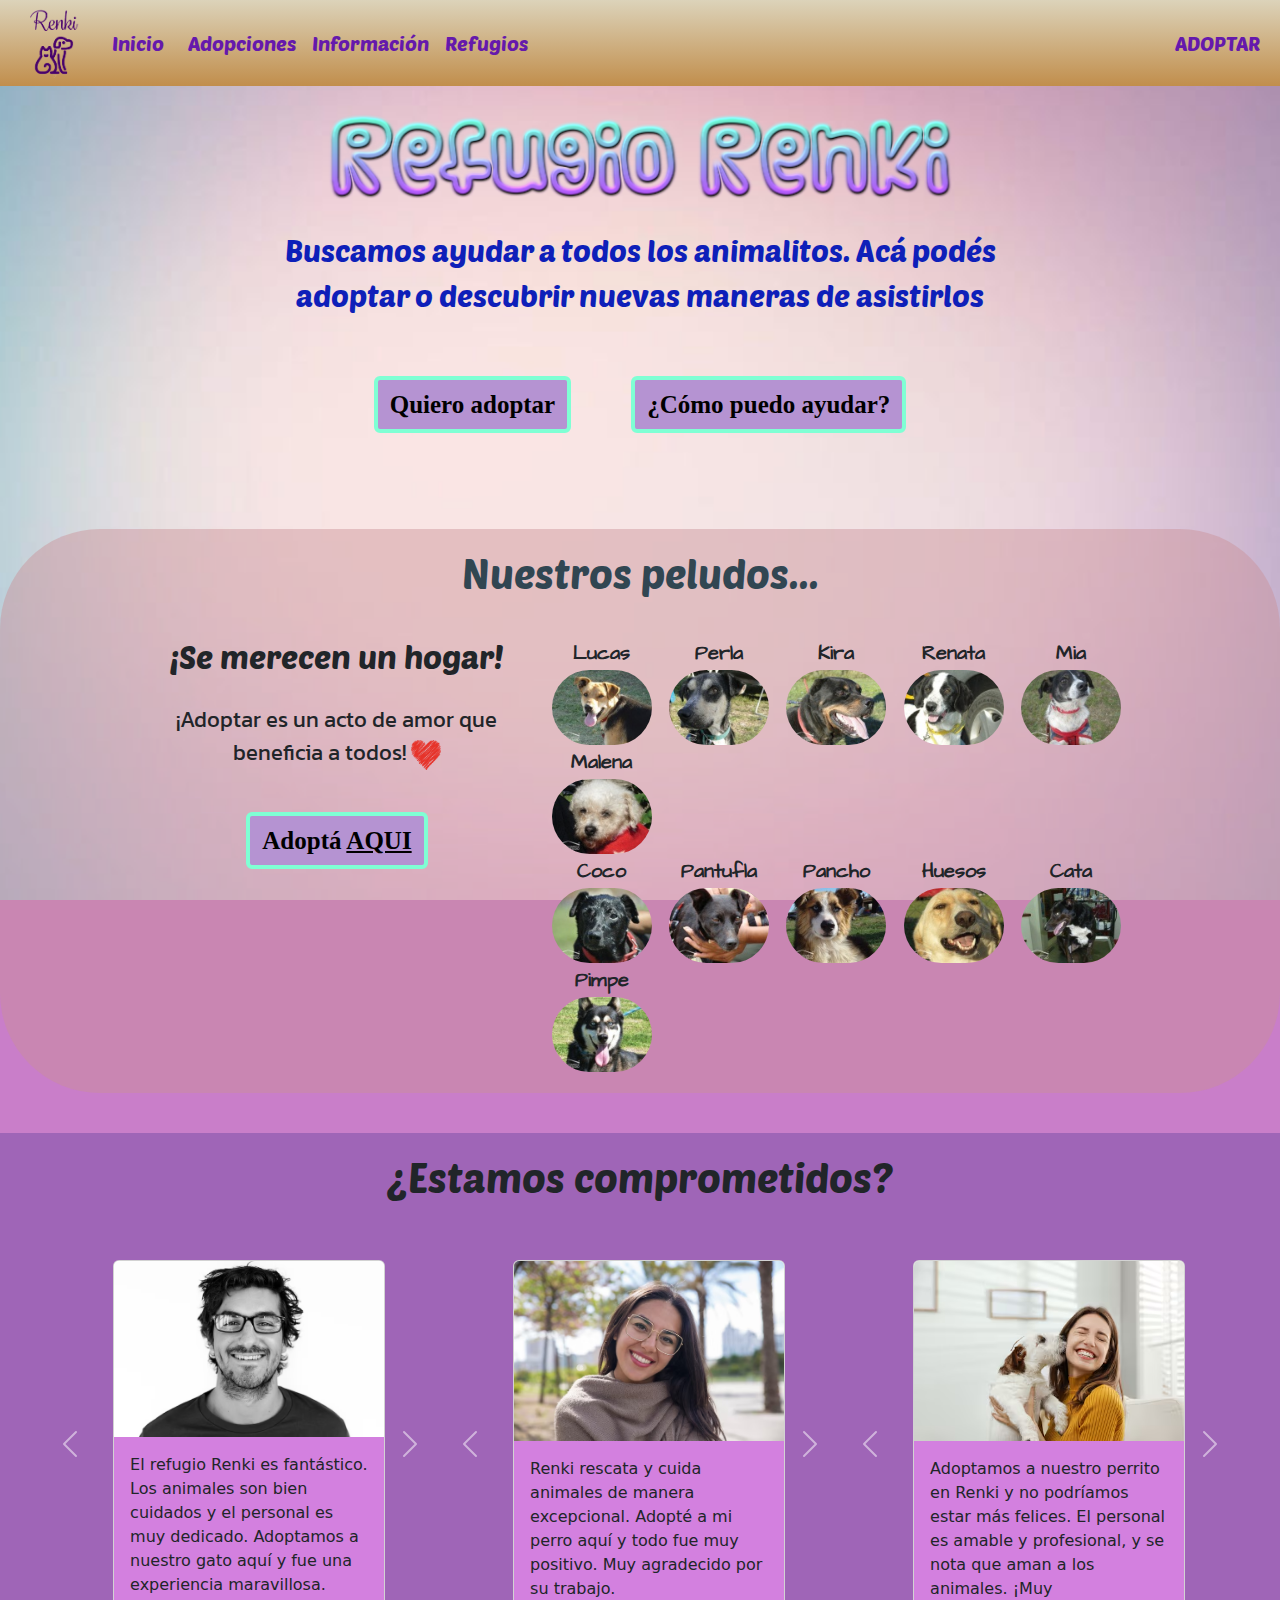
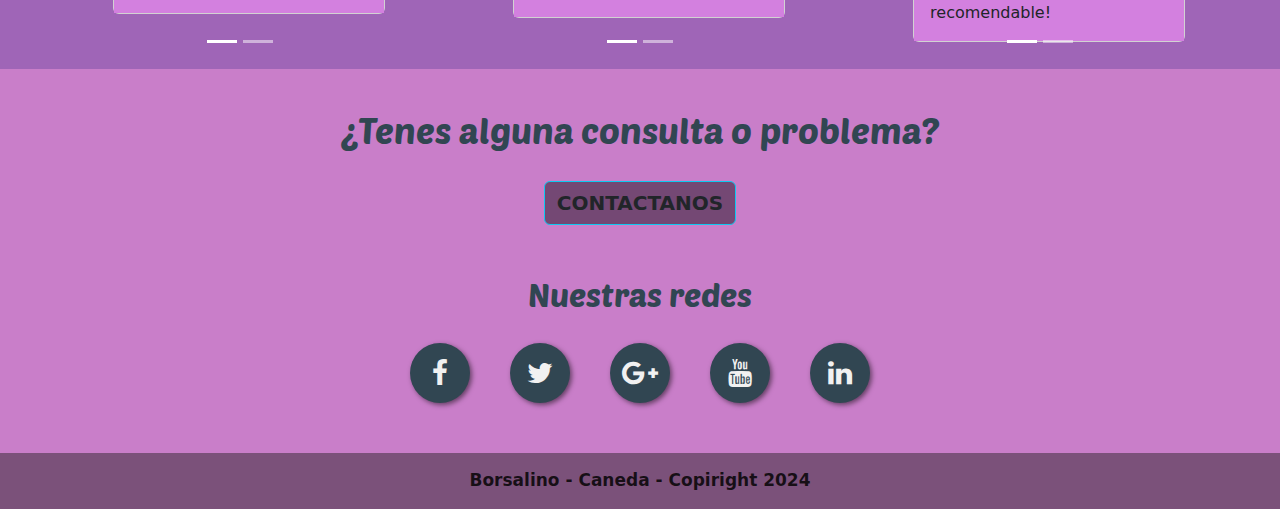
==== commit ce8fe3a0: "Final casi terminado" ====
--- a/index.html
+++ b/index.html
@@ -38,7 +38,7 @@
       </div>
     </div>
     <div class="navbarSegundoDiv collapse navbar-collapse" id="navbarNavAltMarkup">
-        <a class="nav-link" aria-current="page" href="login.html" target="_blank" >ADOPTAR</a>
+        <a class="nav-link" aria-current="page" href="login.html">ADOPTAR</a>
     </div>
 </nav>
 
@@ -272,9 +272,12 @@
 <section class="dudasConsultas">
   <h4>¿Tenes alguna consulta o problema?</h4>
   <div class="botonContacto">
-    <a class="btnC" href="Contacto.html"> contactanos</a>
+    <a href="Contacto.html" target="_blank"><button class="btn border border-info"> CONTACTANOS</button></a>
   </div>
 </section>
+
+
+<footer class="footer">
 
 <section class="redesSociales">
   <article>
@@ -292,8 +295,9 @@
 </section>
 
 
-    <footer class="footer">
+    <div class="copyrightIndex">
         <span><strong>Borsalino - Caneda - Copiright 2024</strong></span>
+    </div>
     </footer>
     
 </body>
--- a/styles/estilos.css
+++ b/styles/estilos.css
@@ -3,6 +3,14 @@
 
 body{
     margin: 0;
+    background-image: url("../images/fondoPastel4.jpg");
+    background-position: center center;
+    background-attachment: fixed;
+    background-size:cover;
+}
+
+nav {
+    position: relative;
 }
 
 .bodystyle {
@@ -93,7 +101,6 @@
 #unaIntro {
     padding-top: 20px;
     padding-bottom: 20px;
-    background-color: rgba(189, 206, 96, 0.705);
     text-align: center;
 }
  
@@ -146,14 +153,22 @@
 
 .botonContacto {
     text-align: center;
+    display: flex;
+    justify-content: center;
+    margin-top: 30px;
+}
+
+.botonContacto button{
+    background-color: rgba(0, 0, 0, 0.422);
+    border: 5px;
+    font-weight: bold;
     font-size: 20px;
-    display: flex;
-    justify-content: center;
-    background-color: black;
-    border: 2px double grey;
-    width: 10%;
-}
-
+}
+
+.botonContacto button:hover{
+    background-color: rgba(0, 0, 0, 0.543);
+    color: black;
+}
 
 
 h1{
@@ -204,7 +219,7 @@
 
 .nuestrosPeludos{
     margin-top: 40px;
-    background-color: rgba(207, 188, 190, 0.452);
+    background-color: rgba(202, 144, 150, 0.452);
     border-radius: 100px;
 }
 
@@ -420,15 +435,18 @@
 
 
 
-.footer {
-    text-align: center;
-    padding-bottom: 20px;
+.footer{
+    text-align: center;
     padding-top: 20px;
     font-size: 17px;
     color: rgba(0, 0, 0, 0.811);
-    background-color: rgba(207, 188, 190, 0.452);
-}
-
+}
+
+.copyrightIndex{
+    background-color: rgba(29, 27, 27, 0.452);
+    padding-top: 15px;
+    padding-bottom: 15px;
+}
 
 
 @media (max-width: 1100px){
@@ -520,6 +538,10 @@
         font-size: 35px;
     }
     .card .card-text{
+        font-size: 16px;
+    }
+
+    .footer span{
         font-size: 16px;
     }
 
@@ -597,6 +619,10 @@
         font-size: 14px;
     }
 
+    .footer span{
+        font-size: 16px;
+    }
+
 }
 
 
@@ -916,14 +942,19 @@
 
 
 #bodyAdopciones{
-    margin: 0;
     padding: 0;
-}
+    background-image: url("../images/fondoPastel4.jpg");
+    background-position: center center;
+    background-attachment: fixed;
+    background-size:cover;
+}
+
+
 
 .seccionAdopciones{
     background-image: url("../images/logo.png");
     background-repeat: no-repeat;
-    background-position: 50% 57%;
+    background-position: center center;
     background-size: 30vw 22vw;
     background-color: rgba(207, 188, 190, 0.452);
     padding-bottom: 0.4%;
@@ -931,11 +962,13 @@
 
 .seccionAdopciones .card{
     border-radius: 20px;
+    width: 15rem;
+    margin-bottom: 30px;
 }
 
 #Estilo{
-    margin-bottom: 30px;
-    padding-top: 20px;
+    margin-bottom: 40px;
+    padding-top: 30px;
     font-family: "Architects Daughter", cursive;
     font-weight: 600;
     font-style: normal;
@@ -946,19 +979,33 @@
     animation-direction: alternate-reverse;
 }
 
+
 .primeraFila{
     margin-top: 20px;
     margin-bottom: 20px;
     display: flex;
     justify-content: space-evenly;
+    flex-wrap: wrap;
+}
+
+.botoncitoAdopciones{
+    margin-top: 20px;
+    display: flex;
+    justify-content: center;
+}
+.botoncitoAdopciones a{
+    background-color: #bc781f;
+}
+
+.botoncitoAdopciones a:hover{
+    background-color: #bd863d;
 }
 
 .segundaFila{
     margin-top: 20px;
-    margin-bottom: 20px;
     display: flex;
     flex-wrap: wrap;
-    justify-content:space-around;
+    justify-content:space-evenly;
 }
 
 
@@ -967,29 +1014,55 @@
 }
 
 .primeraFila .card-body{
-    background-image: linear-gradient(to bottom, #d6baded1, #6a4777d1);
+    background-color: #ba9c76;
     font-family: "Kanit", sans-serif;
 }
 
 .segundaFila .card-body{
-    background-image: linear-gradient(to bottom, #d6baded1, #6a4777d1);
+    background-color: #ba9c76;
     font-family: "Kanit", sans-serif;
 }
 
-
-
-/* ------------------------------------------------------------------------------------------------------ */
-/* ------------------------------------------------------------------------------------------------------ */
-/* ------------------------------------------------------------------------------------------------------ */
-/* ------------------------------------------------------------------------------------------------------ */
-/* ------------------------------------------------------------------------------------------------------ */
-/* ------------------------------------------------------------------------------------------------------ */
-/* ------------------------------------------------------------------------------------------------------ */
-/* ------------------------------------------------------------------------------------------------------ */
-
-
-
-/* REFUGIOS */
+@media (max-width: 1100px){
+    #Estilo{
+        font-size: 45px;
+    }
+    .seccionAdopciones .card{
+        width: 14rem;
+        margin-bottom: 20px;
+    }
+
+    .segundaFila{
+        margin-top: 0;
+        margin-bottom: 0;
+        display: flex;
+        flex-wrap: wrap;
+        justify-content: center;
+    }
+}
+
+
+@media (max-width: 700px){
+    #Estilo{
+        font-size: 40px;
+    }
+    .seccionAdopciones .card{
+        width: 13rem;
+    }
+    .segundaFilaUno{
+        margin-right: 20px;
+    }
+}
+
+
+/* ------------------------------------------------------------------------------------------------------ */
+/* ------------------------------------------------------------------------------------------------------ */
+/* ------------------------------------------------------------------------------------------------------ */
+/* ------------------------------------------------------------------------------------------------------ */
+/* ------------------------------------------------------------------------------------------------------ */
+/* ------------------------------------------------------------------------------------------------------ */
+/* ------------------------------------------------------------------------------------------------------ */
+/* ------------------------------------------------------------------------------------------------------ */
 
 
 .tituloRefugios{
@@ -1043,10 +1116,9 @@
     font-weight: 500;
     font-style: italic;
     font-size: 25px;
-    
-    
-
-}
+}
+
+
 .RefuDescrip {
     width: 70%;
     display: flex;
@@ -1056,7 +1128,7 @@
 
 .RefuDescrip2 {
     padding-right: 5%;
-    padding-top: 20px;
+    padding-top: 0px;
     text-align: justify;
 }
 
@@ -1133,4 +1205,84 @@
     .RefuDescrip div {
         font-size: 20px;
     }
+}
+
+
+
+
+
+
+
+/* ------------------------------------------------------------------------------------------------------ */
+/* ------------------------------------------------------------------------------------------------------ */
+/* ------------------------------------------------------------------------------------------------------ */
+/* ------------------------------------------------------------------------------------------------------ */
+/* ------------------------------------------------------------------------------------------------------ */
+/* ------------------------------------------------------------------------------------------------------ */
+/* ------------------------------------------------------------------------------------------------------ */
+/* ------------------------------------------------------------------------------------------------------ */
+
+
+/*CONTACTO*/
+
+
+
+.formulario {
+    background-color: rgb(223, 217, 217);
+    margin: auto;
+    margin-top: 20px;
+    display: flex;
+    flex-direction: column;
+    justify-content: flex-start;
+    width: 40%;
+    border: solid black 2px;
+    padding: 2% 5% 2% 5%;
+    font-size: larger;
+    border-radius: 20px;
+    min-width: 400px;
+}
+
+.formPart {
+    margin-top: 10px;
+}
+
+.formPart input{
+    margin: 10px 10px;
+
+}
+
+#tituloForm{
+    text-align: center;
+    font-size: 60px;
+    margin-top: 10px;
+    margin-bottom: 10px;
+    color: black;
+    font-family: "Poppins", sans-serif;
+    font-weight: 600;
+    font-style: normal;
+}
+
+#Submit {
+    width: 80px;
+    margin-top: 25px;
+}
+
+#Comentario{
+    margin-top: 10px;
+}
+
+
+
+
+@media (max-width: 1100px){
+    #tituloForm{
+        font-size: 50px;
+    }
+}
+
+
+@media (max-width: 700px){
+    #tituloForm{
+        font-size: 45px;
+    }
 }